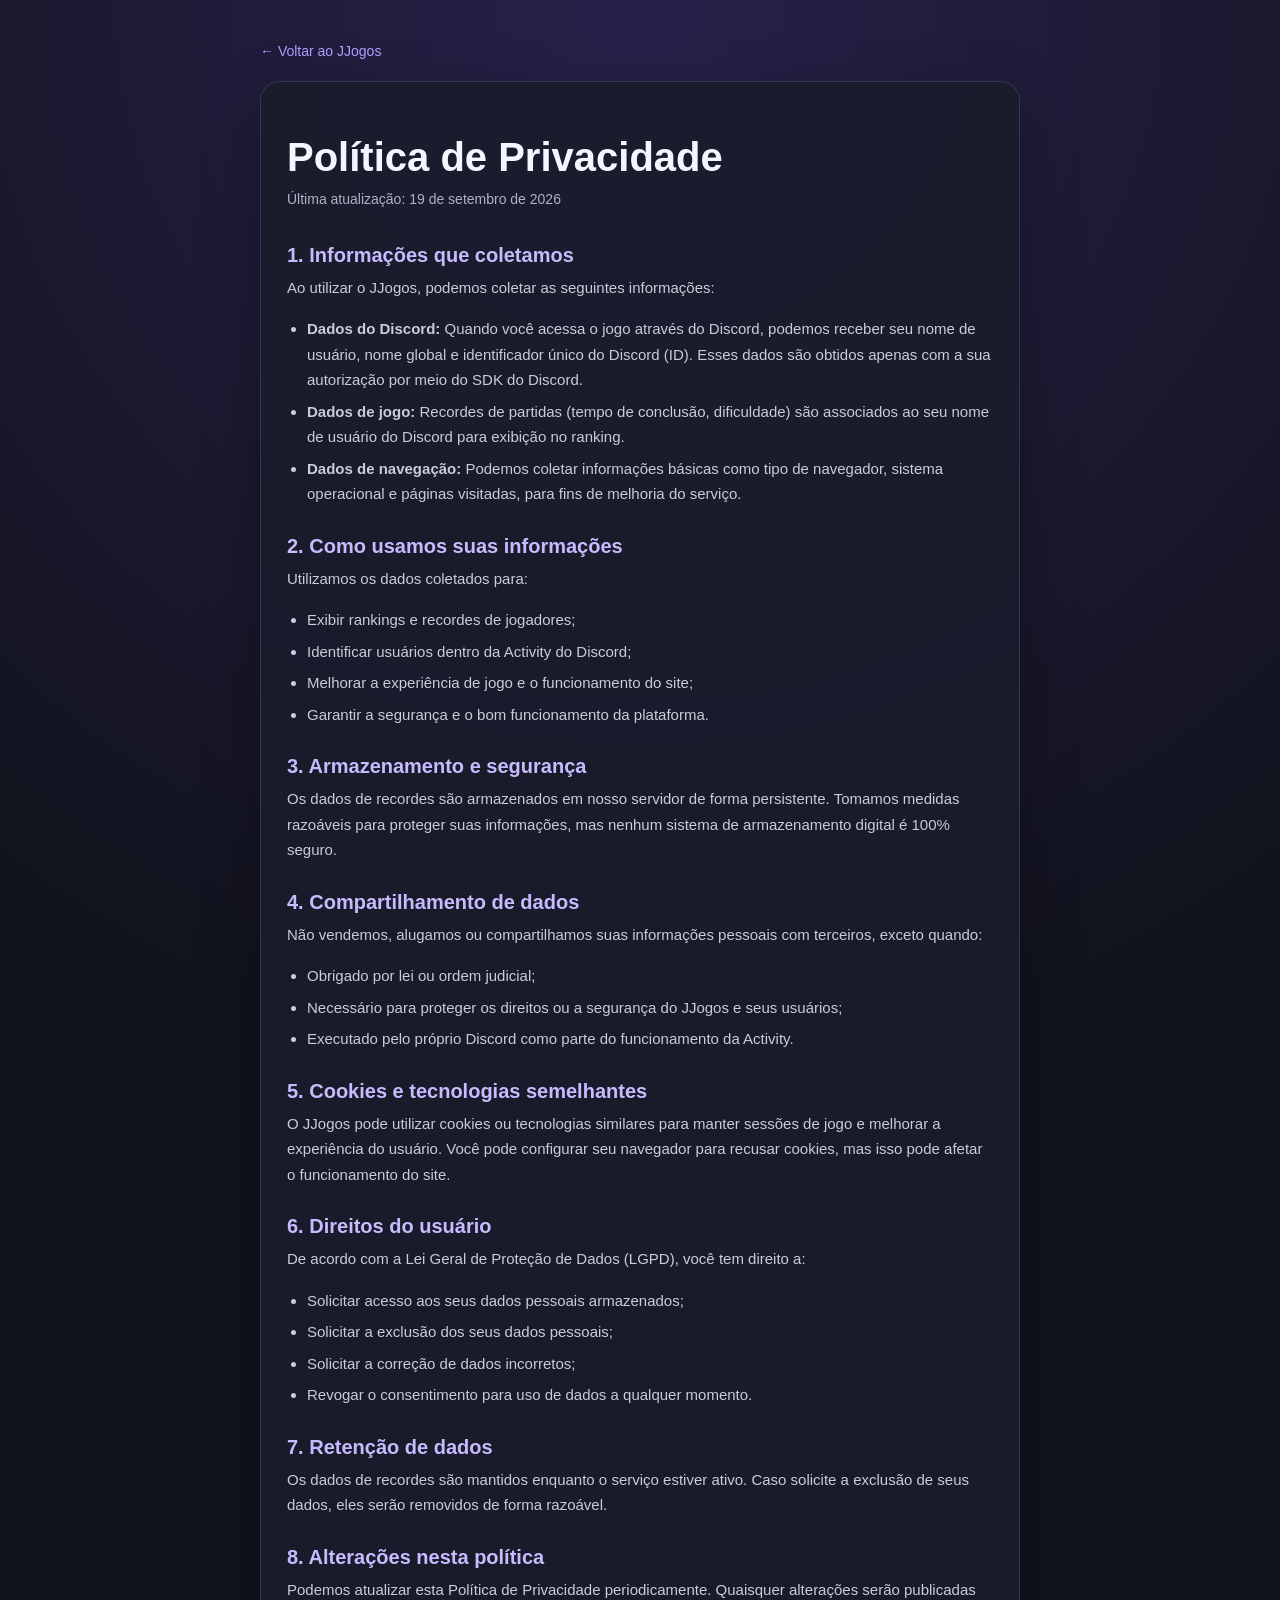
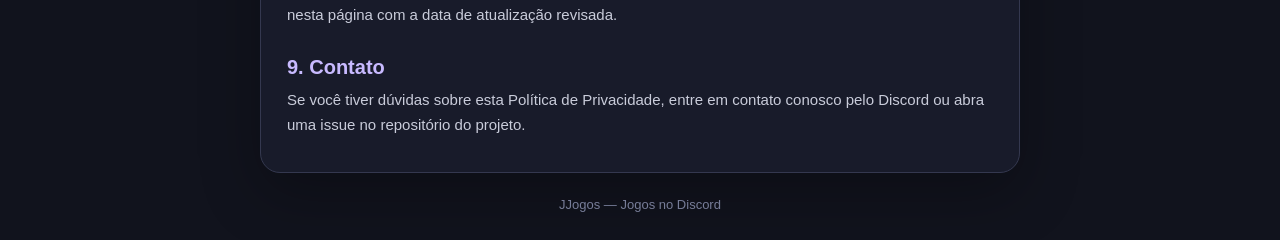
==== static/politica.html @ 29da13cf "initial" ====
<!DOCTYPE html>
<html lang="pt-BR">
  <head>
    <meta charset="UTF-8" />
    <meta name="viewport" content="width=device-width, initial-scale=1.0" />
    <title>Política de Privacidade - JJogos</title>
    <style>
      :root { color: #f4f6ff; background: #11131d; font-family: Arial, sans-serif; }
      * { box-sizing: border-box; }
      body { margin: 0; min-height: 100vh; background: radial-gradient(circle at top, #29204a, #11131d 55%); }
      .pagina { width: min(760px, 94%); margin: 0 auto; padding: 42px 0 28px; }
      .voltar { display: inline-block; margin-bottom: 22px; color: #aaa0ff; text-decoration: none; font-size: 14px; }
      .voltar:hover { color: #c8baff; }
      h1 { font-size: clamp(28px, 5vw, 40px); margin-bottom: 8px; }
      .data { color: #aeb2c7; font-size: 14px; margin-bottom: 32px; }
      h2 { font-size: 20px; margin-top: 28px; margin-bottom: 8px; color: #c8baff; }
      p, li { color: #c9ccda; font-size: 15px; line-height: 1.7; }
      p { margin: 8px 0; }
      ul { padding-left: 20px; }
      li { margin-bottom: 6px; }
      .card { padding: 26px; border: 1px solid #34384f; border-radius: 20px; background: rgba(25, 28, 43, .94); box-shadow: 0 20px 60px rgba(0, 0, 0, .28); }
      footer { margin-top: 24px; color: #777d98; font-size: 13px; text-align: center; }
    </style>
  </head>
  <body>
    <main class="pagina">
      <a href="/" class="voltar">← Voltar ao JJogos</a>
      <div class="card">
        <h1>Política de Privacidade</h1>
        <p class="data">Última atualização: 19 de setembro de 2026</p>

        <h2>1. Informações que coletamos</h2>
        <p>Ao utilizar o JJogos, podemos coletar as seguintes informações:</p>
        <ul>
          <li><strong>Dados do Discord:</strong> Quando você acessa o jogo através do Discord, podemos receber seu nome de usuário, nome global e identificador único do Discord (ID). Esses dados são obtidos apenas com a sua autorização por meio do SDK do Discord.</li>
          <li><strong>Dados de jogo:</strong> Recordes de partidas (tempo de conclusão, dificuldade) são associados ao seu nome de usuário do Discord para exibição no ranking.</li>
          <li><strong>Dados de navegação:</strong> Podemos coletar informações básicas como tipo de navegador, sistema operacional e páginas visitadas, para fins de melhoria do serviço.</li>
        </ul>

        <h2>2. Como usamos suas informações</h2>
        <p>Utilizamos os dados coletados para:</p>
        <ul>
          <li>Exibir rankings e recordes de jogadores;</li>
          <li>Identificar usuários dentro da Activity do Discord;</li>
          <li>Melhorar a experiência de jogo e o funcionamento do site;</li>
          <li>Garantir a segurança e o bom funcionamento da plataforma.</li>
        </ul>

        <h2>3. Armazenamento e segurança</h2>
        <p>Os dados de recordes são armazenados em nosso servidor de forma persistente. Tomamos medidas razoáveis para proteger suas informações, mas nenhum sistema de armazenamento digital é 100% seguro.</p>

        <h2>4. Compartilhamento de dados</h2>
        <p>Não vendemos, alugamos ou compartilhamos suas informações pessoais com terceiros, exceto quando:</p>
        <ul>
          <li>Obrigado por lei ou ordem judicial;</li>
          <li>Necessário para proteger os direitos ou a segurança do JJogos e seus usuários;</li>
          <li>Executado pelo próprio Discord como parte do funcionamento da Activity.</li>
        </ul>

        <h2>5. Cookies e tecnologias semelhantes</h2>
        <p>O JJogos pode utilizar cookies ou tecnologias similares para manter sessões de jogo e melhorar a experiência do usuário. Você pode configurar seu navegador para recusar cookies, mas isso pode afetar o funcionamento do site.</p>

        <h2>6. Direitos do usuário</h2>
        <p>De acordo com a Lei Geral de Proteção de Dados (LGPD), você tem direito a:</p>
        <ul>
          <li>Solicitar acesso aos seus dados pessoais armazenados;</li>
          <li>Solicitar a exclusão dos seus dados pessoais;</li>
          <li>Solicitar a correção de dados incorretos;</li>
          <li>Revogar o consentimento para uso de dados a qualquer momento.</li>
        </ul>

        <h2>7. Retenção de dados</h2>
        <p>Os dados de recordes são mantidos enquanto o serviço estiver ativo. Caso solicite a exclusão de seus dados, eles serão removidos de forma razoável.</p>

        <h2>8. Alterações nesta política</h2>
        <p>Podemos atualizar esta Política de Privacidade periodicamente. Quaisquer alterações serão publicadas nesta página com a data de atualização revisada.</p>

        <h2>9. Contato</h2>
        <p>Se você tiver dúvidas sobre esta Política de Privacidade, entre em contato conosco pelo Discord ou abra uma issue no repositório do projeto.</p>
      </div>
      <footer>JJogos — Jogos no Discord</footer>
    </main>
  </body>
</html>
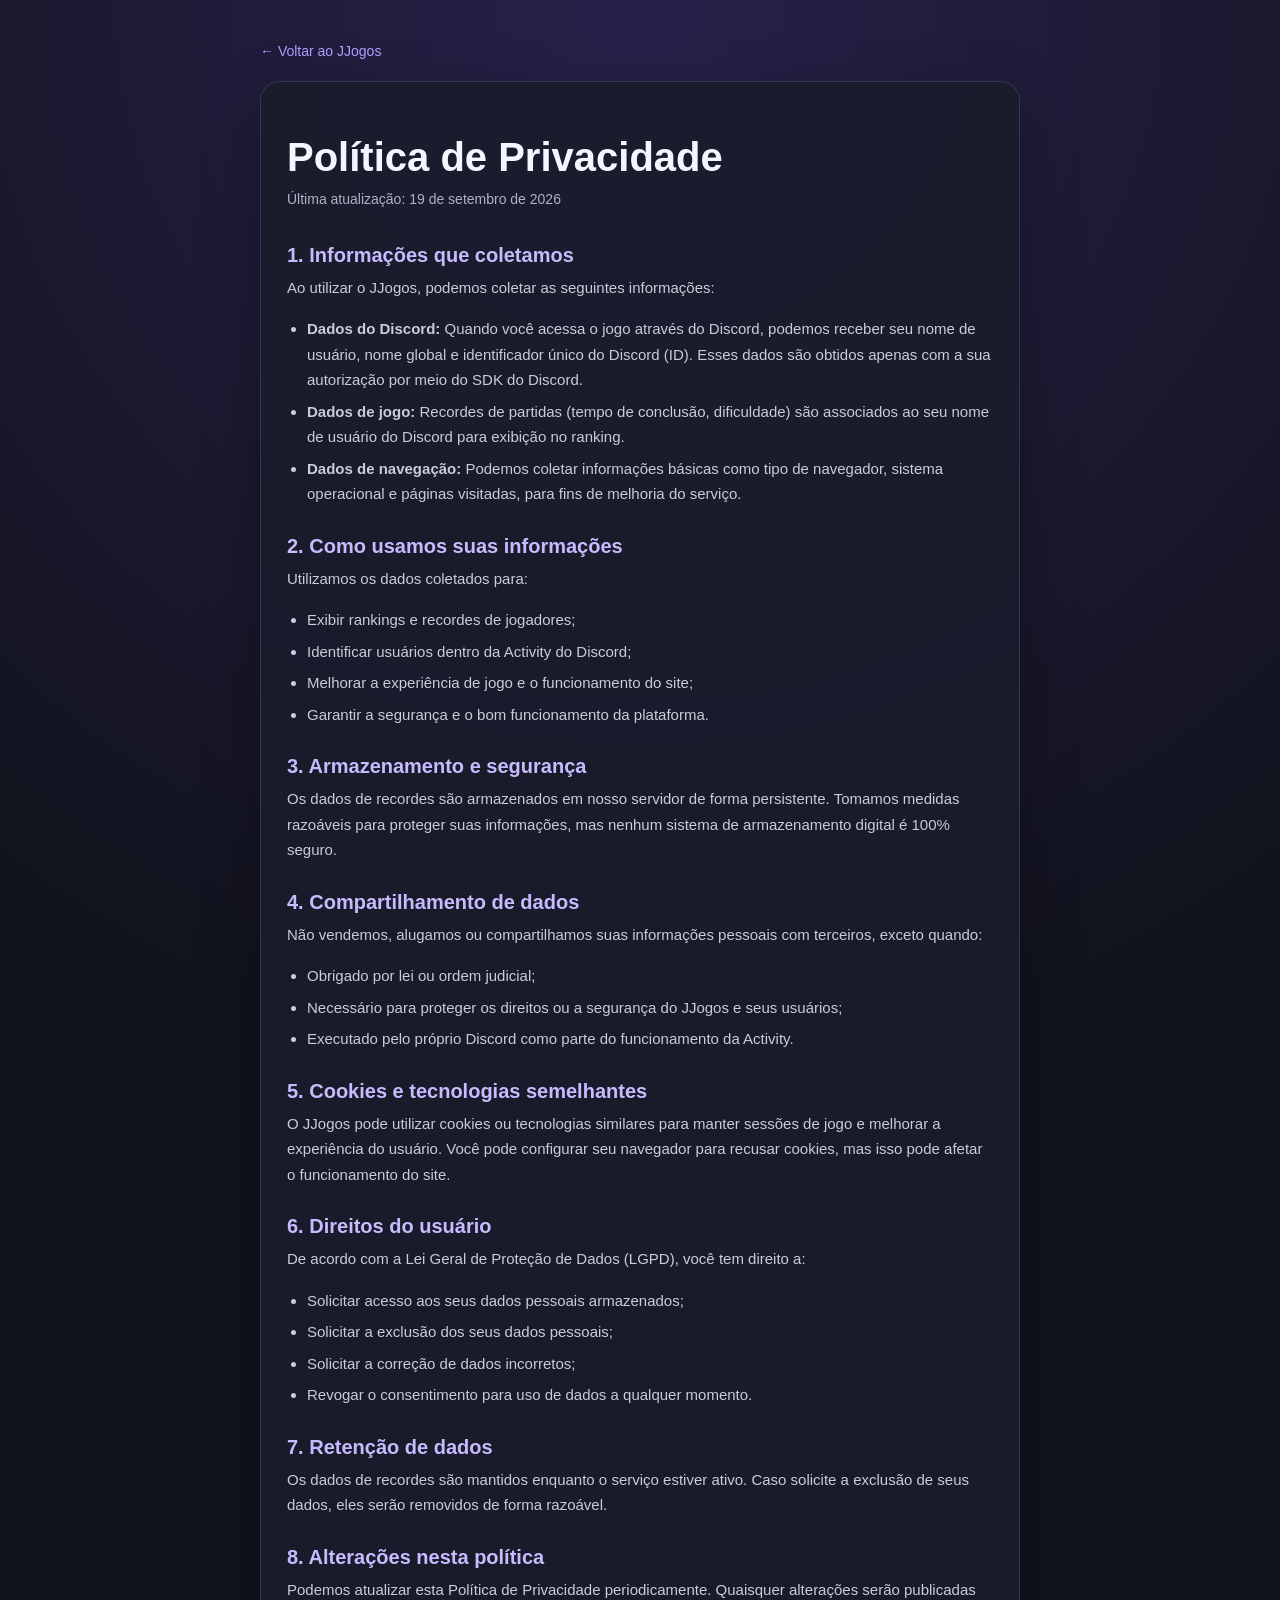
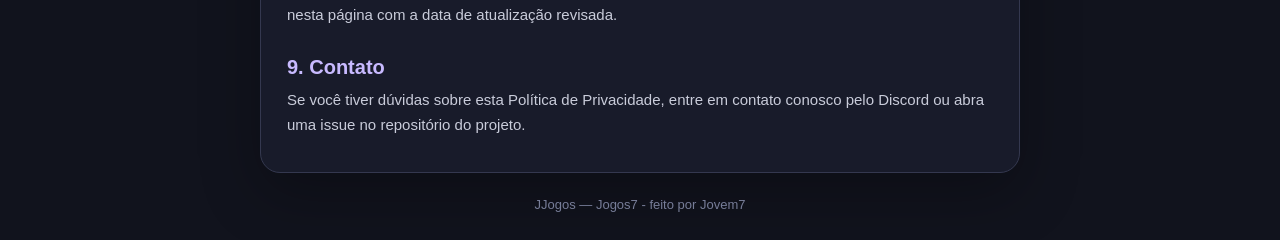
==== commit 0aae127d: "feat: contador de online, roleta de 13 setores e câmera do espectador - Painel "quem está jogando ag" ====
--- a/static/politica.html
+++ b/static/politica.html
@@ -78,7 +78,7 @@
         <h2>9. Contato</h2>
         <p>Se você tiver dúvidas sobre esta Política de Privacidade, entre em contato conosco pelo Discord ou abra uma issue no repositório do projeto.</p>
       </div>
-      <footer>JJogos — Jogos no Discord</footer>
+      <footer>JJogos — Jogos7 - feito por Jovem7</footer>
     </main>
   </body>
 </html>
